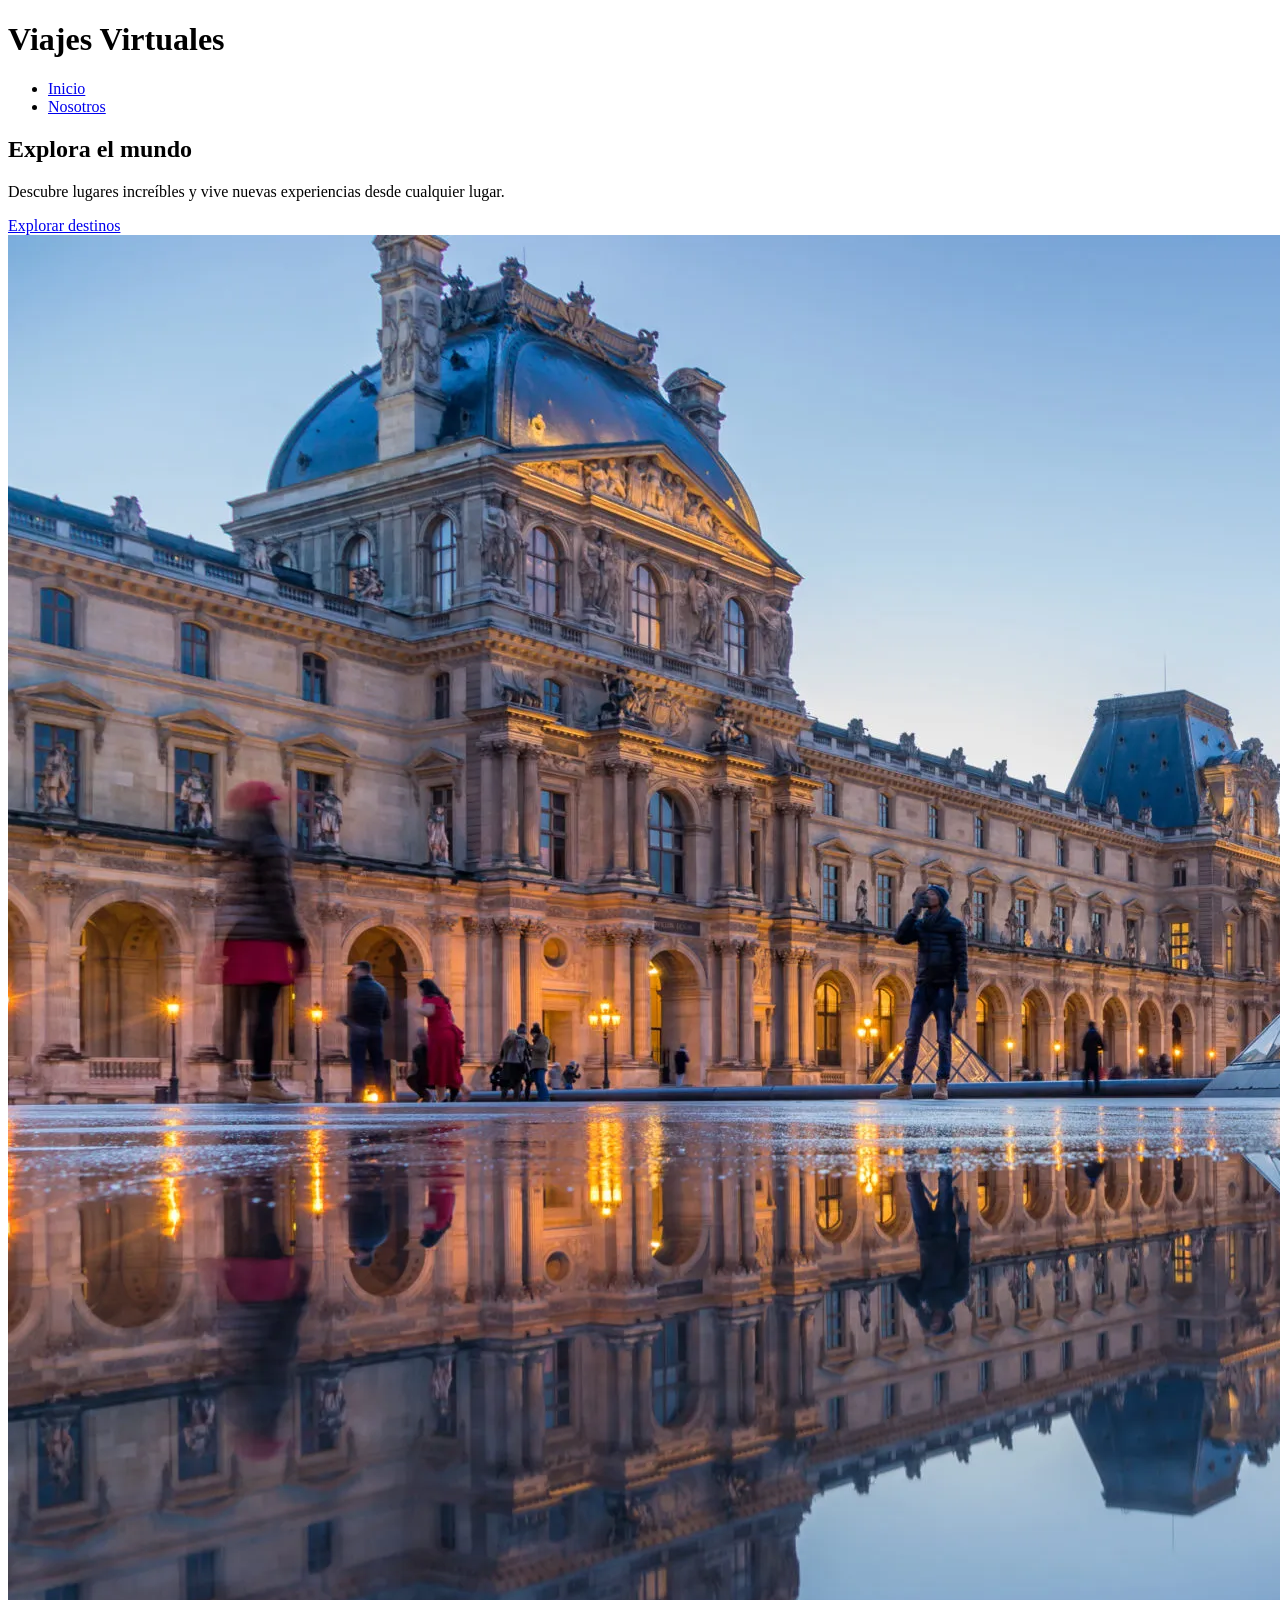
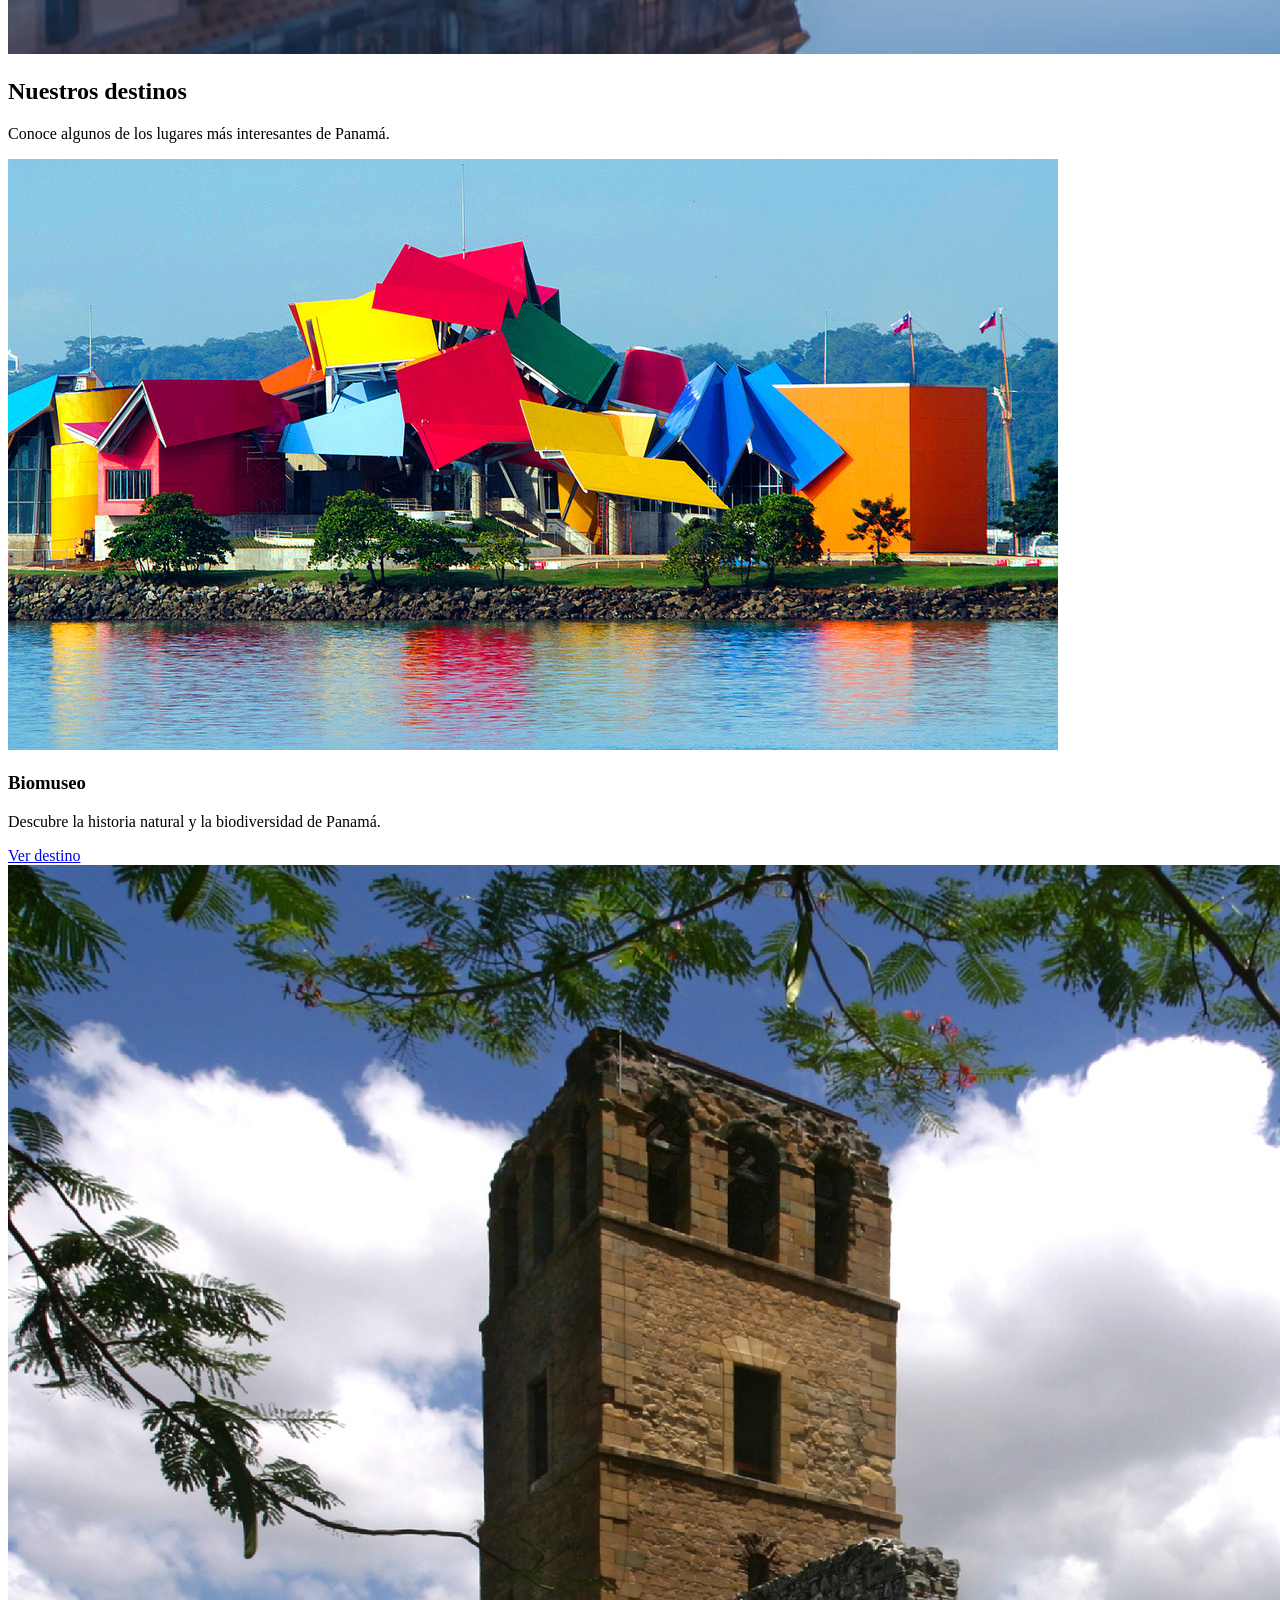
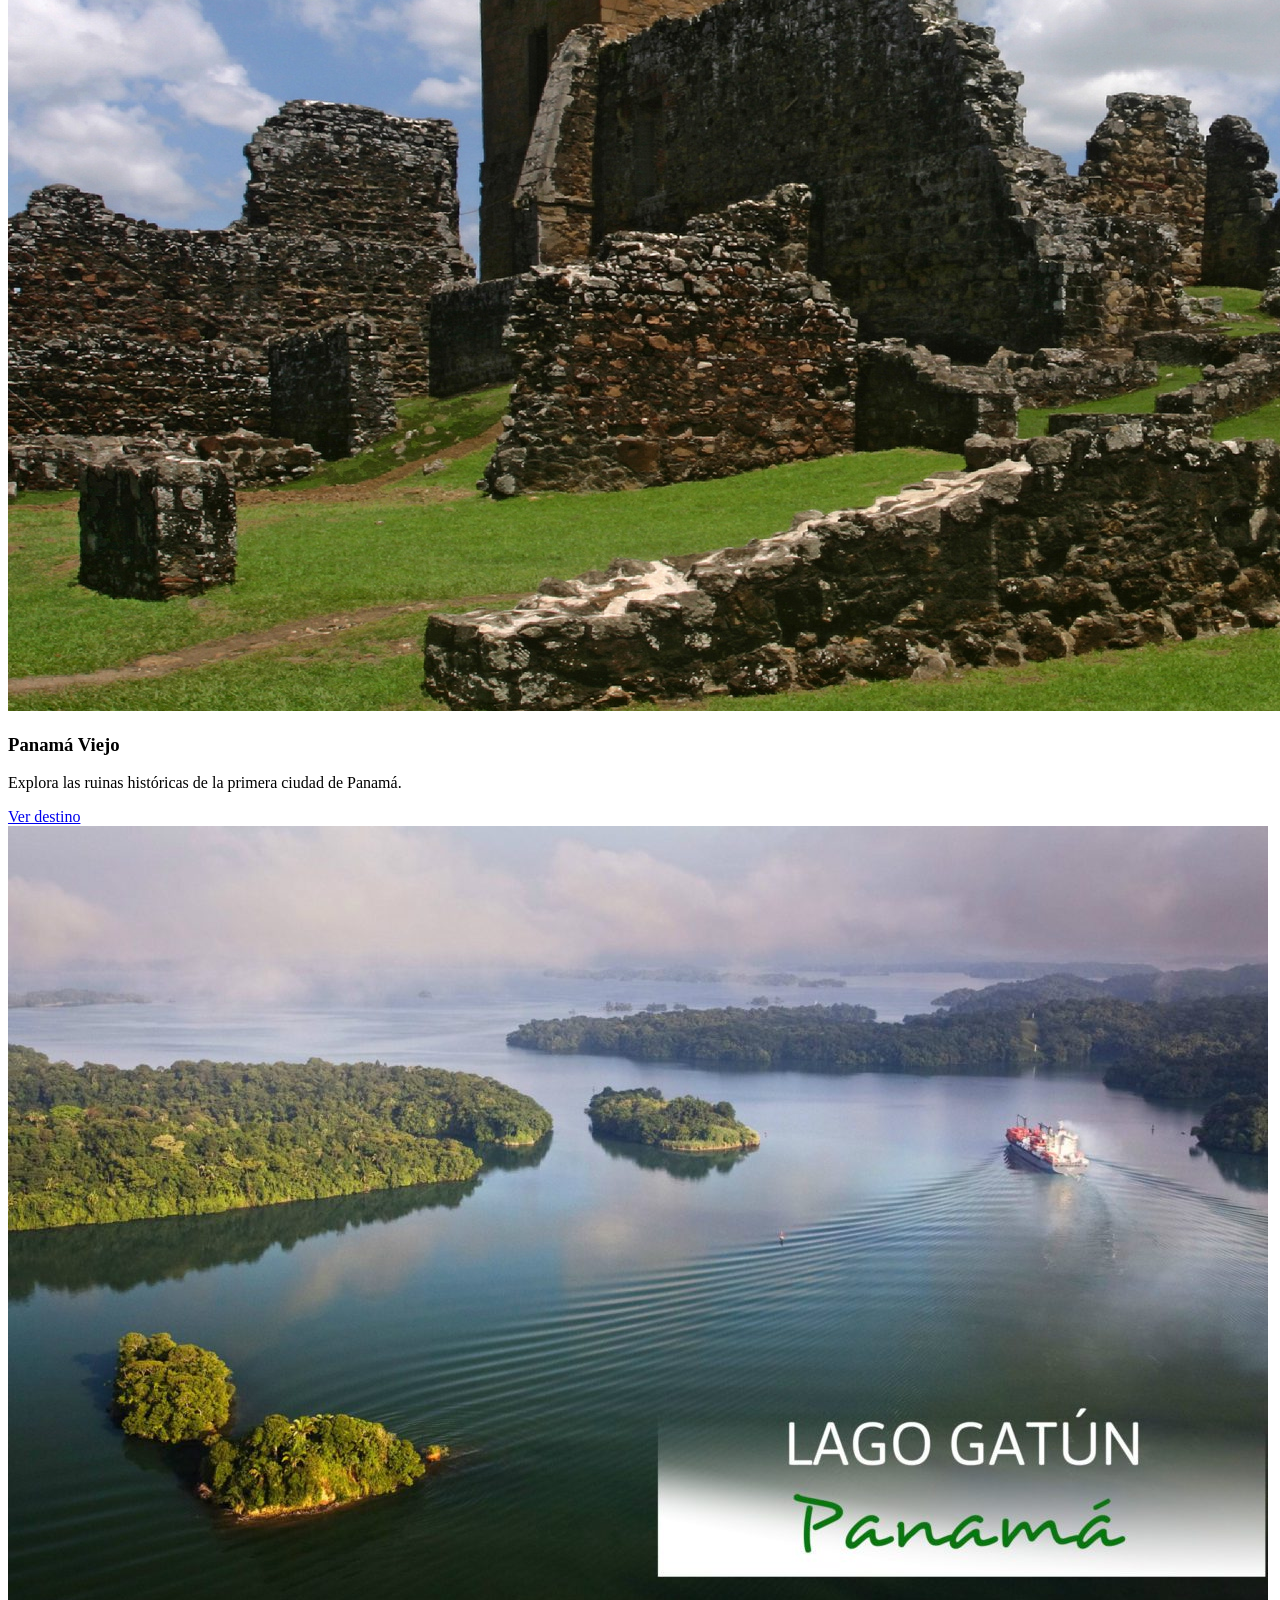
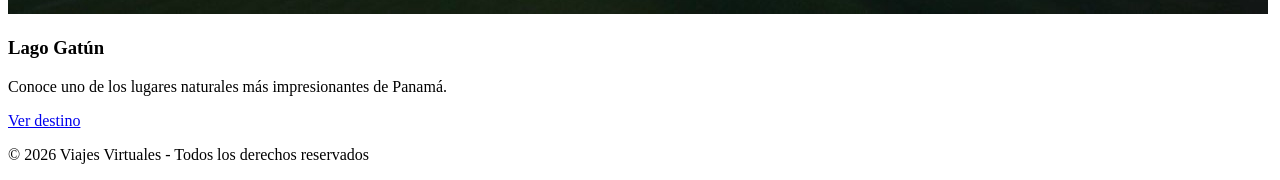
==== index.html @ 430e1feb "Mover archivos a la raiz" ====
<!DOCTYPE html>
<html lang="es">

<head>
    <meta charset="UTF-8">
    <meta name="viewport" content="width=device-width, initial-scale=1.0">
    <title>Viajes Virtuales</title>
    <link rel="stylesheet" href="css/style.css">
</head>

<body>

    <header>
        <div class="contenedor-header">
            <h1>Viajes Virtuales</h1>

            <nav>
                <ul>
                    <li><a href="ViajesVirtuales.html" class="activo">Inicio</a></li>
                    <li><a href="nosotros.html">Nosotros</a></li>
                </ul>
            </nav>
        </div>
    </header>

    <main>

        <section class="portada">
            <div class="contenido-portada">
                <h2>Explora el mundo</h2>
                <p>Descubre lugares increíbles y vive nuevas experiencias desde cualquier lugar.</p>
                <a href="#destinos" class="boton">Explorar destinos</a>
            </div>

            <img src="imagen/foto.-scaled.webp"
                alt="Imagen de un viaje virtual">
        </section>

        <section class="destinos" id="destinos">

            <div class="titulo-seccion">
                <h2>Nuestros destinos</h2>
                <p>Conoce algunos de los lugares más interesantes de Panamá.</p>
            </div>

            <div class="contenedor-destinos">

                <article class="tarjeta">
                    <img src="imagen/Biomuseo.jpg" alt="Biomuseo de Panamá">

                    <div class="contenido-tarjeta">
                        <h3>Biomuseo</h3>
                        <p>Descubre la historia natural y la biodiversidad de Panamá.</p>
                        <a href="Biomuseo.html" class="boton-tarjeta">Ver destino</a>
                    </div>
                </article>

                <article class="tarjeta">
                    <img src="imagen/panamaviejo.jpg" alt="Panamá Viejo">

                    <div class="contenido-tarjeta">
                        <h3>Panamá Viejo</h3>
                        <p>Explora las ruinas históricas de la primera ciudad de Panamá.</p>
                        <a href="panamaviejo.html" class="boton-tarjeta">Ver destino</a>
                    </div>
                </article>

                <article class="tarjeta">
                    <img src="imagen/lagogatun.jpg" alt="Lago Gatún">

                    <div class="contenido-tarjeta">
                        <h3>Lago Gatún</h3>
                        <p>Conoce uno de los lugares naturales más impresionantes de Panamá.</p>
                        <a href="lagoGatun.html" class="boton-tarjeta">Ver destino</a>
                    </div>
                </article>

            </div>
        </section>

    </main>

    <footer>
        <p>&copy; 2026 Viajes Virtuales - Todos los derechos reservados</p>
    </footer>

</body>
</html>
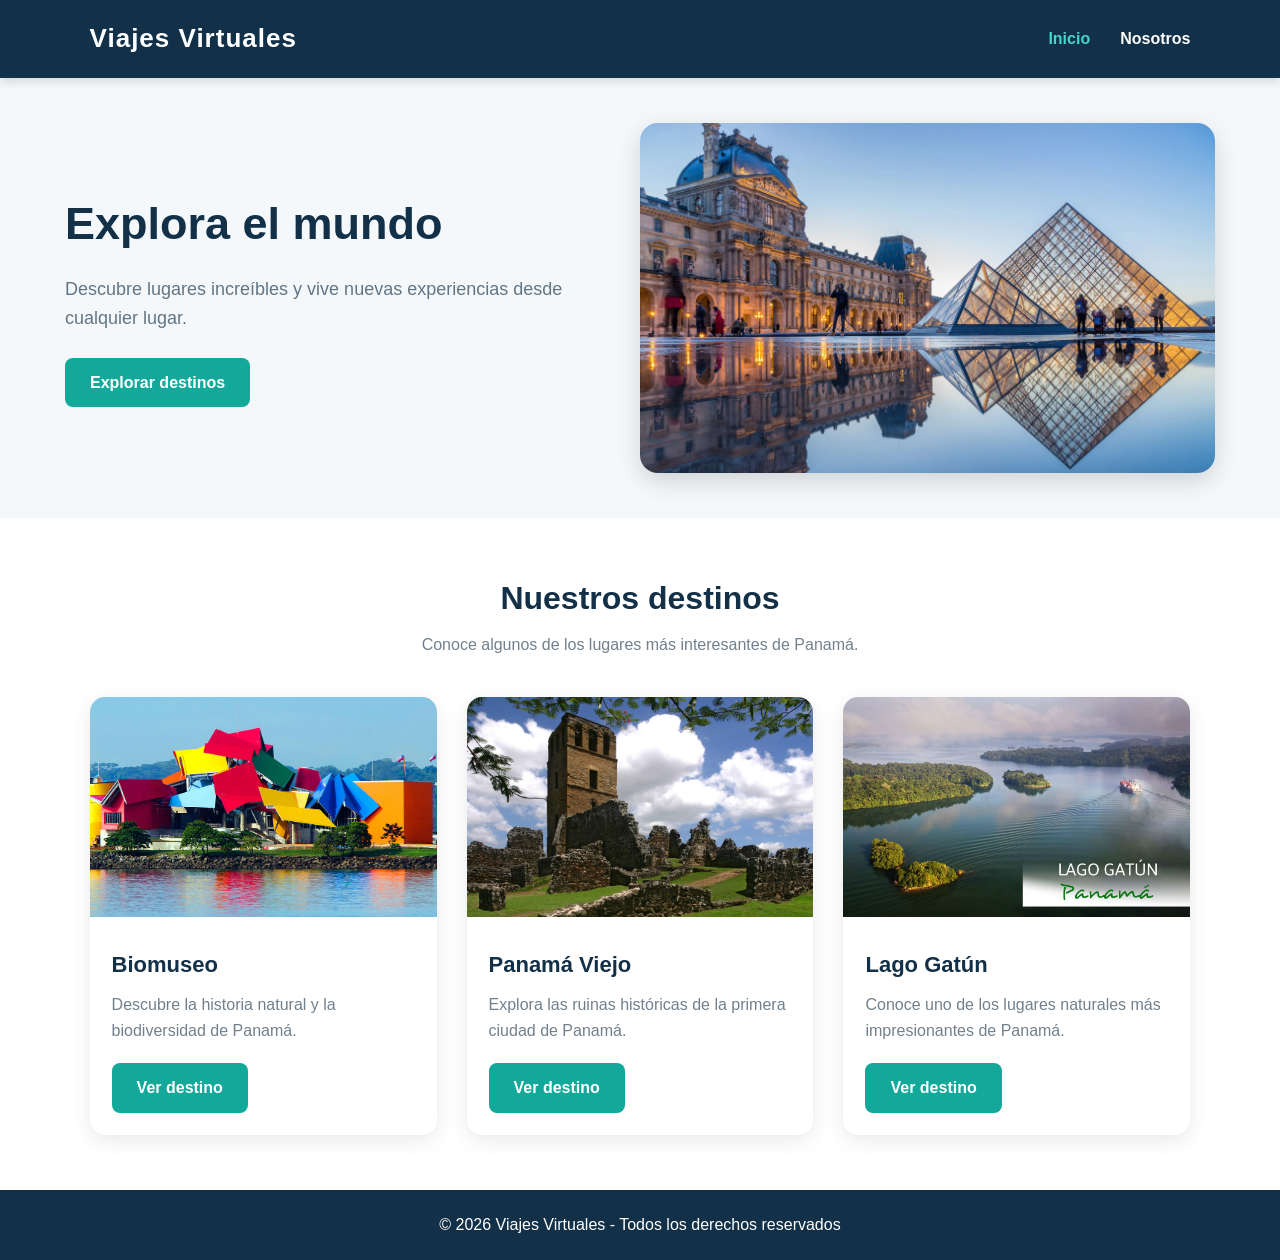
==== commit 0acf4fa7: "Actualizar sitio web" ====
--- a/index.html
+++ b/index.html
@@ -5,7 +5,7 @@
     <meta charset="UTF-8">
     <meta name="viewport" content="width=device-width, initial-scale=1.0">
     <title>Viajes Virtuales</title>
-    <link rel="stylesheet" href="css/style.css">
+    <link rel="stylesheet" href="CSS/style.css">
 </head>
 
 <body>
@@ -16,7 +16,7 @@
 
             <nav>
                 <ul>
-                    <li><a href="ViajesVirtuales.html" class="activo">Inicio</a></li>
+                    <li><a href="index.html" class="activo">Inicio</a></li>
                     <li><a href="nosotros.html">Nosotros</a></li>
                 </ul>
             </nav>
--- a/CSS/style.css
+++ b/CSS/style.css
@@ -0,0 +1,589 @@
+
+/* CONFIGURACIÓN GENERAL */
+* {
+    margin: 0;
+    padding: 0;
+    box-sizing: border-box;
+}
+
+html {
+    scroll-behavior: smooth;
+}
+
+body {
+    font-family: 'Segoe UI', Arial, sans-serif;
+    background-color: #f4f8fb;
+    color: #263746;
+    line-height: 1.6;
+}
+
+/* ENCABEZADO */
+header {
+    background-color: #123047;
+    color: white;
+    padding: 18px 7%;
+    box-shadow: 0 3px 10px rgba(0, 0, 0, 0.15);
+}
+
+.contenedor-header {
+    max-width: 1200px;
+    margin: auto;
+    display: flex;
+    justify-content: space-between;
+    align-items: center;
+}
+
+header h1 {
+    font-size: 26px;
+    letter-spacing: 1px;
+}
+
+nav ul {
+    display: flex;
+    list-style: none;
+    gap: 30px;
+}
+
+nav a {
+    color: white;
+    text-decoration: none;
+    font-weight: 600;
+    transition: 0.3s;
+}
+
+nav a:hover,
+nav a.activo {
+    color: #45d6c8;
+}
+
+/* PORTADA */
+.portada {
+    max-width: 1200px;
+    margin: 45px auto;
+    padding: 0 25px;
+    display: flex;
+    align-items: center;
+    gap: 45px;
+}
+
+.contenido-portada {
+    flex: 1;
+}
+
+.contenido-portada h2 {
+    font-size: 45px;
+    color: #123047;
+    margin-bottom: 15px;
+}
+
+.contenido-portada p {
+    font-size: 18px;
+    color: #627585;
+    margin-bottom: 25px;
+}
+
+.portada img {
+    width: 50%;
+    height: 350px;
+    object-fit: cover;
+    border-radius: 18px;
+    box-shadow: 0 8px 25px rgba(0, 0, 0, 0.15);
+}
+
+/* BOTONES */
+.boton,
+.boton-tarjeta {
+    display: inline-block;
+    background-color: #12a99b;
+    color: white;
+    text-decoration: none;
+    padding: 12px 25px;
+    border-radius: 8px;
+    font-weight: 600;
+    transition: 0.3s;
+}
+
+.boton:hover,
+.boton-tarjeta:hover {
+    background-color: #087d74;
+    transform: translateY(-3px);
+}
+
+/* SECCIÓN DESTINOS */
+.destinos {
+    padding: 55px 7%;
+    background-color: white;
+}
+
+.titulo-seccion {
+    text-align: center;
+    margin-bottom: 40px;
+}
+
+.titulo-seccion h2 {
+    font-size: 32px;
+    color: #123047;
+}
+
+.titulo-seccion p {
+    color: #71808c;
+    margin-top: 8px;
+}
+
+.contenedor-destinos {
+    max-width: 1200px;
+    margin: auto;
+    display: grid;
+    grid-template-columns: repeat(3, 1fr);
+    gap: 30px;
+}
+
+/* TARJETAS */
+.tarjeta {
+    background-color: white;
+    border-radius: 15px;
+    overflow: hidden;
+    box-shadow: 0 5px 20px rgba(0, 0, 0, 0.09);
+    transition: 0.3s;
+}
+
+.tarjeta:hover {
+    transform: translateY(-8px);
+    box-shadow: 0 10px 25px rgba(0, 0, 0, 0.15);
+}
+
+.tarjeta img {
+    width: 100%;
+    height: 220px;
+    object-fit: cover;
+}
+
+.contenido-tarjeta {
+    padding: 22px;
+}
+
+.contenido-tarjeta h3 {
+    color: #123047;
+    font-size: 22px;
+    margin-bottom: 10px;
+}
+
+.contenido-tarjeta p {
+    color: #71808c;
+    margin-bottom: 20px;
+}
+
+/* PIE DE PÁGINA */
+footer {
+    background-color: #123047;
+    color: white;
+    text-align: center;
+    padding: 22px;
+    margin-top: 0;
+}
+
+/* DISEÑO RESPONSIVE */
+@media (max-width: 768px) {
+
+    .contenedor-header {
+        flex-direction: column;
+        gap: 15px;
+    }
+
+    .portada {
+        flex-direction: column;
+        text-align: center;
+    }
+
+    .contenido-portada h2 {
+        font-size: 34px;
+    }
+
+    .portada img {
+        width: 100%;
+        height: 260px;
+    }
+
+    .contenedor-destinos {
+        grid-template-columns: 1fr;
+    }
+
+    nav ul {
+        gap: 20px;
+    }
+}
+
+
+/* =================================
+   PÁGINA NOSOTROS
+================================= */
+
+/* ENCABEZADO DE LA SECCIÓN */
+.encabezado-nosotros {
+    background: linear-gradient(135deg, #123047, #176477);
+    color: white;
+    text-align: center;
+    padding: 65px 20px;
+}
+
+.encabezado-nosotros h2 {
+    font-size: 36px;
+    margin-bottom: 15px;
+}
+
+.encabezado-nosotros p {
+    max-width: 700px;
+    margin: auto;
+    font-size: 17px;
+    color: #dcebef;
+}
+
+/* CONTENEDOR DEL EQUIPO */
+.equipo {
+    max-width: 1200px;
+    margin: 50px auto;
+    padding: 0 25px;
+    display: grid;
+    grid-template-columns: repeat(3, 1fr);
+    gap: 30px;
+}
+
+/* TARJETAS DE LOS INTEGRANTES */
+.tarjeta-equipo {
+    background-color: white;
+    border-radius: 15px;
+    overflow: hidden;
+    box-shadow: 0 5px 20px rgba(0, 0, 0, 0.09);
+    transition: 0.3s;
+    text-align: center;
+}
+
+.tarjeta-equipo:hover {
+    transform: translateY(-7px);
+    box-shadow: 0 10px 25px rgba(0, 0, 0, 0.15);
+}
+
+/* FOTOGRAFÍAS */
+.tarjeta-equipo img {
+    width: 100%;
+    height: 280px;
+    object-fit: cover;
+    object-position: center;
+}
+
+/* CONTENIDO DE LAS TARJETAS */
+.contenido-equipo {
+    padding: 25px 20px;
+}
+
+.contenido-equipo h3 {
+    font-size: 22px;
+    color: #123047;
+    margin-bottom: 8px;
+}
+
+.contenido-equipo .cargo {
+    color: #12a99b;
+    font-weight: bold;
+    font-size: 14px;
+    margin-bottom: 15px;
+}
+
+.contenido-equipo p:last-child {
+    color: #71808c;
+    font-size: 14px;
+    line-height: 1.7;
+}
+
+/* ENLACE DEL FOOTER */
+footer a {
+    display: inline-block;
+    color: #45d6c8;
+    text-decoration: none;
+    margin-top: 8px;
+    font-weight: 600;
+}
+
+footer a:hover {
+    color: white;
+}
+
+/* RESPONSIVE NOSOTROS */
+@media (max-width: 900px) {
+    .equipo {
+        grid-template-columns: repeat(2, 1fr);
+    }
+}
+
+@media (max-width: 600px) {
+    .equipo {
+        grid-template-columns: 1fr;
+    }
+
+    .encabezado-nosotros h2 {
+        font-size: 28px;
+    }
+
+    .tarjeta-equipo img {
+        height: 300px;
+    }
+}
+
+
+/* =================================
+   PÁGINAS DE DESTINOS TURÍSTICOS
+================================= */
+
+.pagina-destino {
+    max-width: 1200px;
+    margin: auto;
+    padding: 30px 25px 55px;
+}
+
+/* PORTADA DEL DESTINO */
+.portada-destino {
+    position: relative;
+    height: 420px;
+    overflow: hidden;
+    border-radius: 18px;
+    margin-bottom: 45px;
+    box-shadow: 0 8px 25px rgba(0, 0, 0, 0.15);
+}
+
+.portada-destino img {
+    width: 100%;
+    height: 100%;
+    object-fit: cover;
+}
+
+.portada-destino::after {
+    content: "";
+    position: absolute;
+    inset: 0;
+    background: linear-gradient(
+        to top,
+        rgba(10, 30, 45, 0.9),
+        rgba(10, 30, 45, 0.05)
+    );
+}
+
+.texto-portada-destino {
+    position: absolute;
+    bottom: 45px;
+    left: 45px;
+    z-index: 1;
+    color: white;
+}
+
+.texto-portada-destino h2 {
+    font-size: 48px;
+    margin: 10px 0;
+}
+
+.texto-portada-destino p {
+    font-size: 18px;
+}
+
+.etiqueta-destino {
+    background-color: #12a99b;
+    padding: 7px 14px;
+    border-radius: 5px;
+    font-size: 12px;
+    font-weight: bold;
+    letter-spacing: 1px;
+}
+
+/* INFORMACIÓN PRINCIPAL */
+.informacion-destino {
+    display: grid;
+    grid-template-columns: 1.2fr 0.8fr;
+    gap: 40px;
+    align-items: center;
+    margin-bottom: 50px;
+}
+
+.descripcion-destino h2 {
+    font-size: 30px;
+    color: #123047;
+    margin-bottom: 20px;
+}
+
+.descripcion-destino p {
+    color: #627585;
+    margin-bottom: 18px;
+    text-align: justify;
+}
+
+.imagen-secundaria img {
+    width: 100%;
+    height: 300px;
+    object-fit: cover;
+    border-radius: 15px;
+    box-shadow: 0 5px 18px rgba(0, 0, 0, 0.12);
+}
+
+/* DATO DEL DESTINO */
+.dato-destino {
+    background-color: #e6f7f5;
+    border-left: 5px solid #12a99b;
+    padding: 15px 20px;
+    border-radius: 7px;
+    margin-top: 25px;
+    display: flex;
+    justify-content: space-between;
+    gap: 10px;
+    flex-wrap: wrap;
+    color: #123047;
+}
+
+/* SECCIONES DE INFORMACIÓN */
+.detalles-destino {
+    display: grid;
+    grid-template-columns: 1fr 1.3fr;
+    gap: 30px;
+    margin-bottom: 50px;
+}
+
+.bloque-informacion {
+    background-color: white;
+    padding: 28px;
+    border-radius: 14px;
+    box-shadow: 0 5px 20px rgba(0, 0, 0, 0.07);
+}
+
+.bloque-informacion h3 {
+    color: #123047;
+    font-size: 23px;
+    margin-bottom: 20px;
+}
+
+.subtitulo-bloque {
+    color: #71808c;
+    font-size: 14px;
+    margin-bottom: 15px;
+}
+
+/* LISTA DE SITIOS */
+.lista-destino {
+    list-style: none;
+}
+
+.lista-destino li {
+    padding: 13px 10px;
+    border-bottom: 1px solid #e5ebef;
+    color: #627585;
+}
+
+.lista-destino li::before {
+    content: "✓";
+    color: #12a99b;
+    font-weight: bold;
+    margin-right: 12px;
+}
+
+/* TABLA DE PRECIOS */
+.tabla-precios {
+    width: 100%;
+    border-collapse: collapse;
+}
+
+.tabla-precios th {
+    background-color: #123047;
+    color: white;
+    padding: 14px 12px;
+    text-align: left;
+}
+
+.tabla-precios td {
+    padding: 14px 12px;
+    border-bottom: 1px solid #e5ebef;
+    color: #627585;
+}
+
+.tabla-precios tr:nth-child(even) {
+    background-color: #f4f8fb;
+}
+
+.tabla-precios td:last-child {
+    color: #087d74;
+    font-weight: bold;
+    white-space: nowrap;
+}
+
+/* VIDEO */
+.video-destino {
+    text-align: center;
+    margin-bottom: 45px;
+}
+
+.video-destino h2 {
+    color: #123047;
+    font-size: 30px;
+    margin-bottom: 10px;
+}
+
+.video-destino p {
+    color: #71808c;
+    margin-bottom: 25px;
+}
+
+.contenedor-video {
+    max-width: 800px;
+    margin: auto;
+    aspect-ratio: 16 / 9;
+    border-radius: 15px;
+    overflow: hidden;
+    box-shadow: 0 5px 20px rgba(0, 0, 0, 0.15);
+}
+
+.contenedor-video iframe {
+    width: 100%;
+    height: 100%;
+    border: none;
+}
+
+/* BOTÓN VOLVER */
+.volver-destinos {
+    text-align: center;
+    margin-bottom: 15px;
+}
+
+/* RESPONSIVE */
+@media (max-width: 768px) {
+
+    .portada-destino {
+        height: 300px;
+    }
+
+    .texto-portada-destino {
+        left: 20px;
+        bottom: 25px;
+        right: 20px;
+    }
+
+    .texto-portada-destino h2 {
+        font-size: 34px;
+    }
+
+    .informacion-destino {
+        grid-template-columns: 1fr;
+    }
+
+    .detalles-destino {
+        grid-template-columns: 1fr;
+    }
+
+    .imagen-secundaria img {
+        height: 250px;
+    }
+
+    .tabla-precios {
+        font-size: 13px;
+    }
+
+    .tabla-precios th,
+    .tabla-precios td {
+        padding: 10px 7px;
+    }
+}
+
